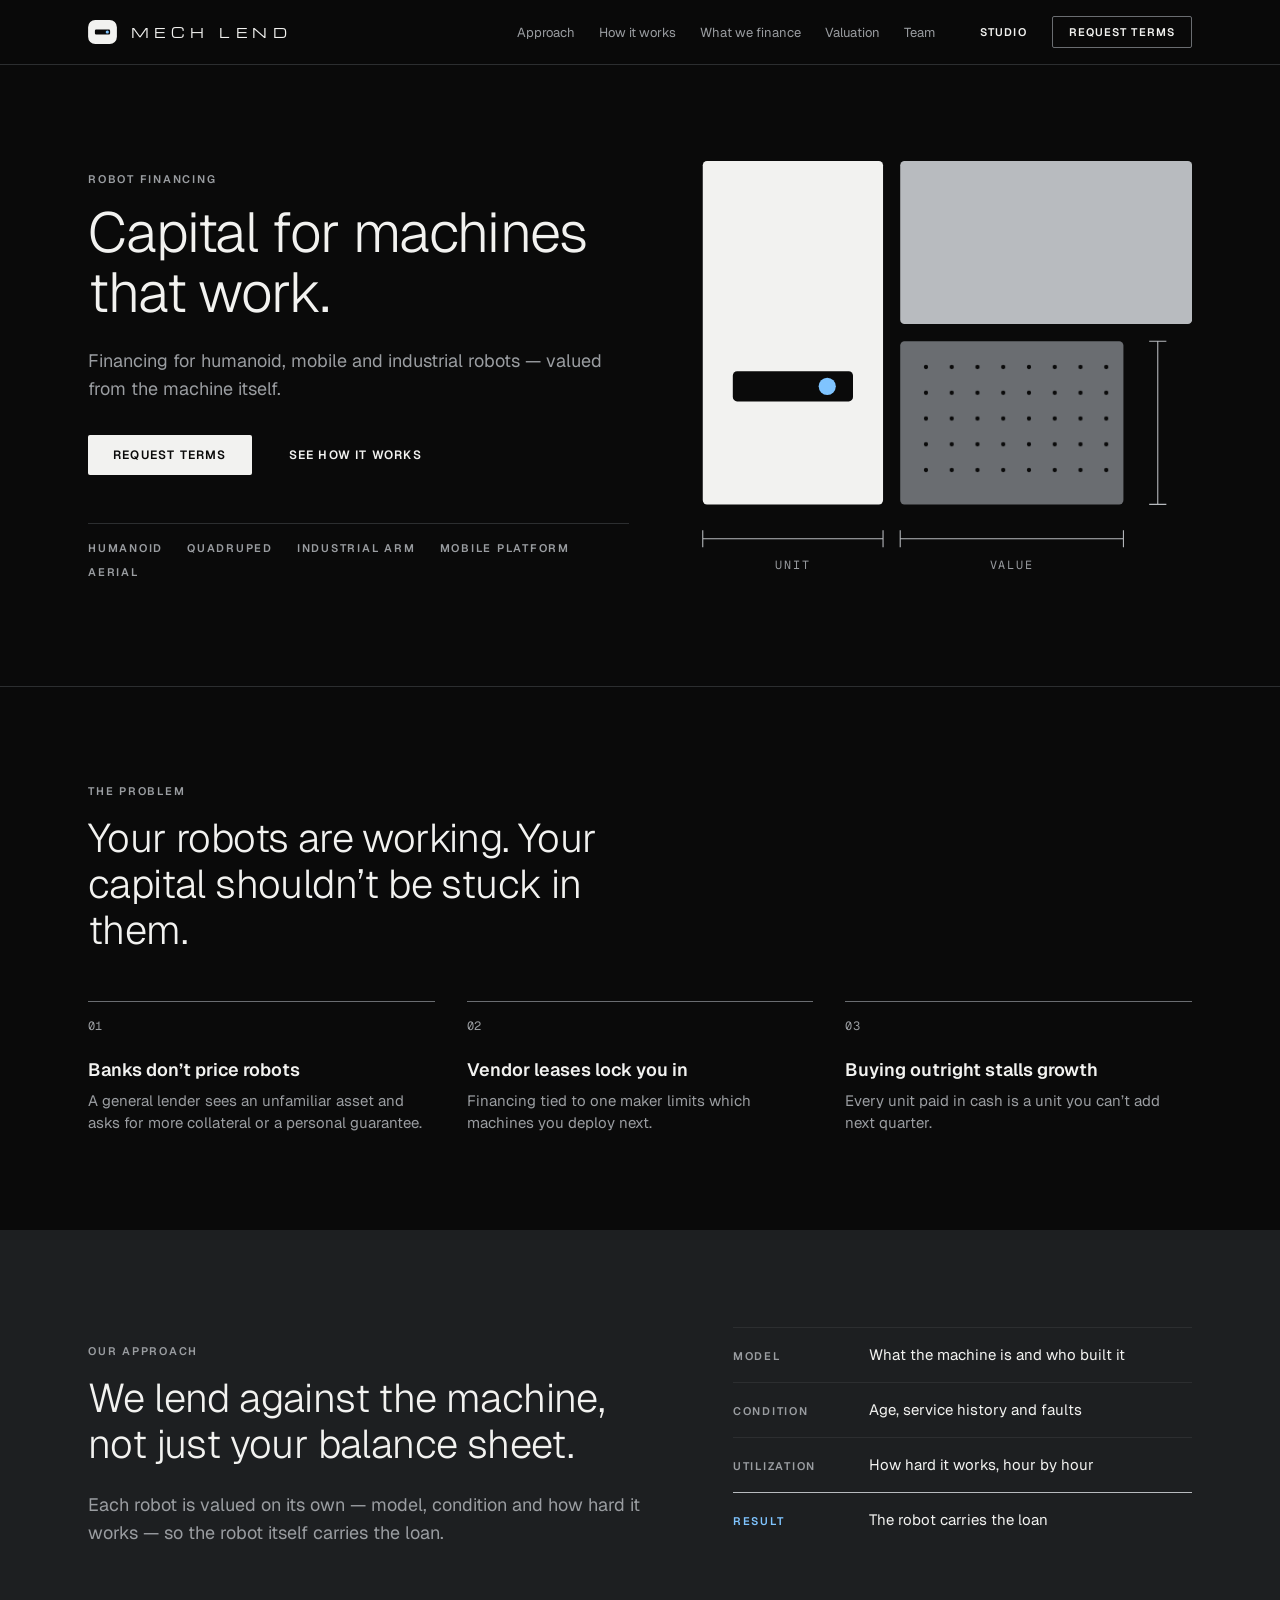
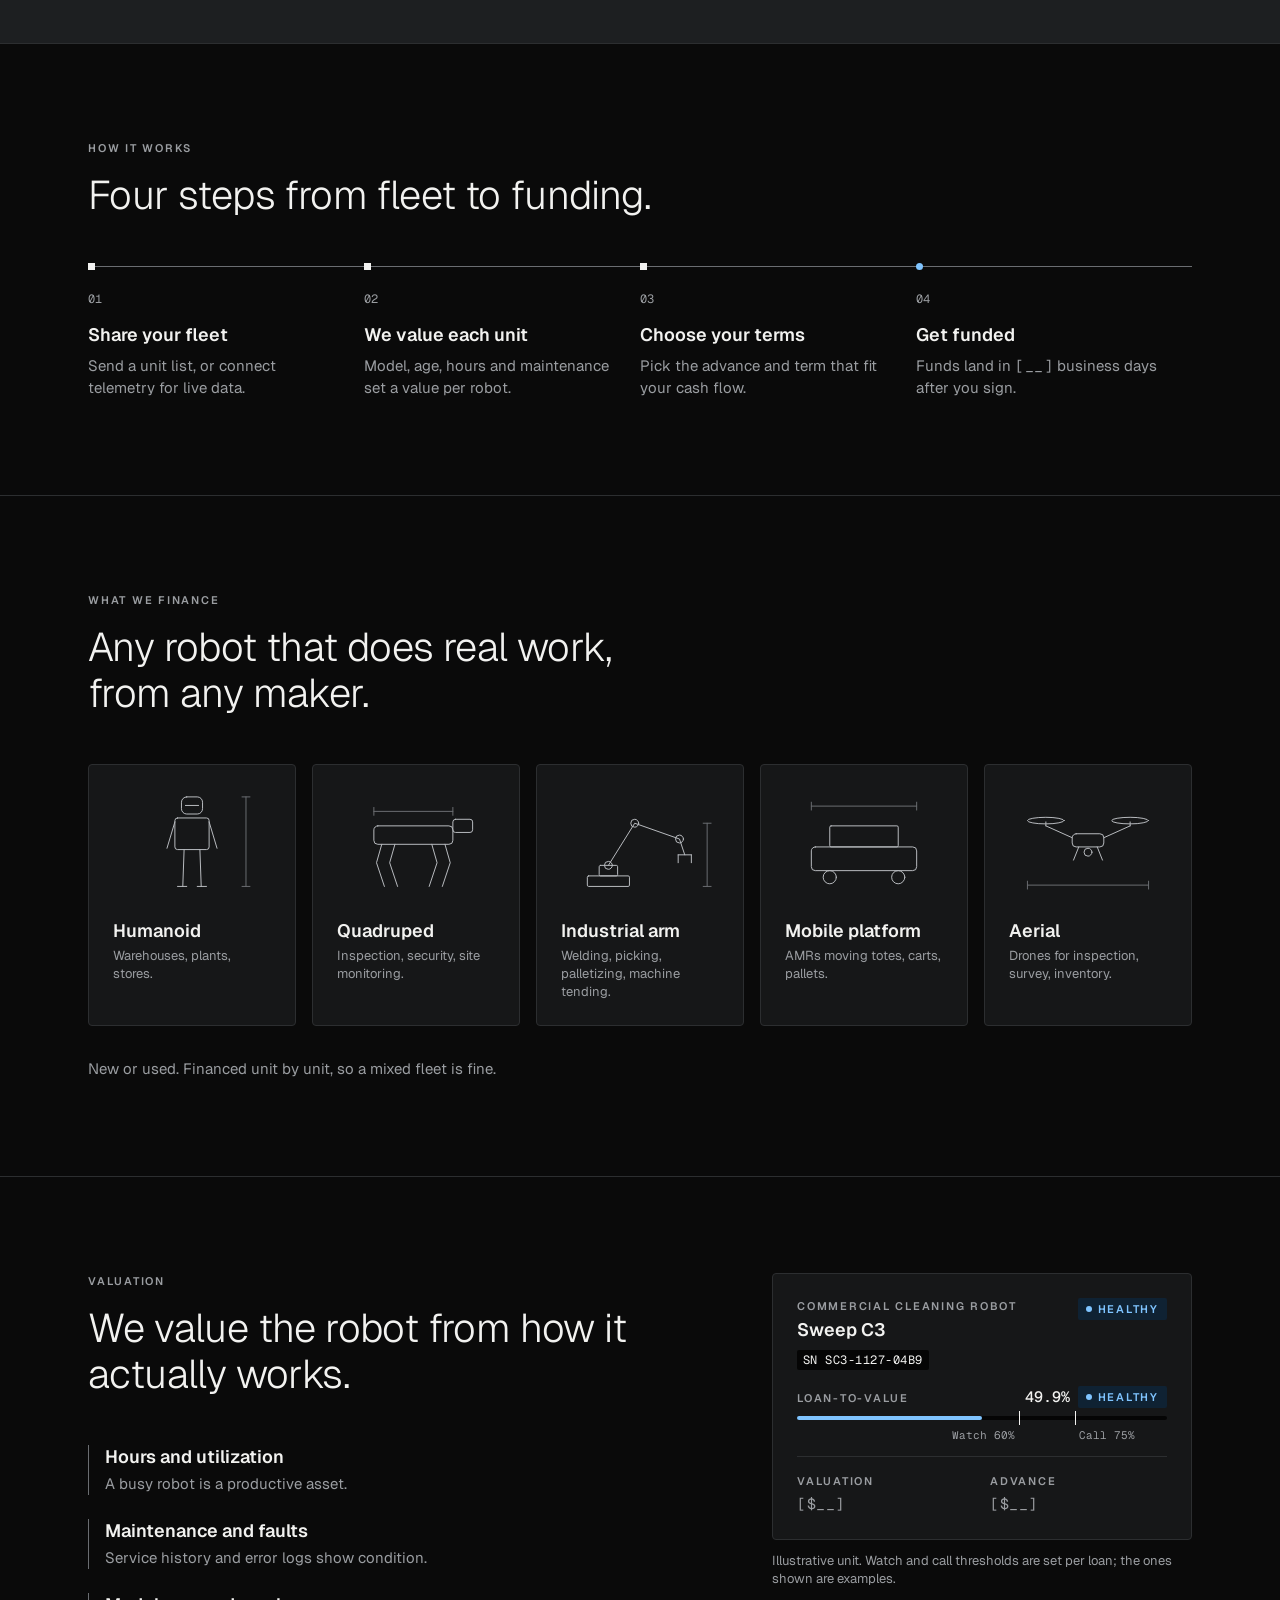
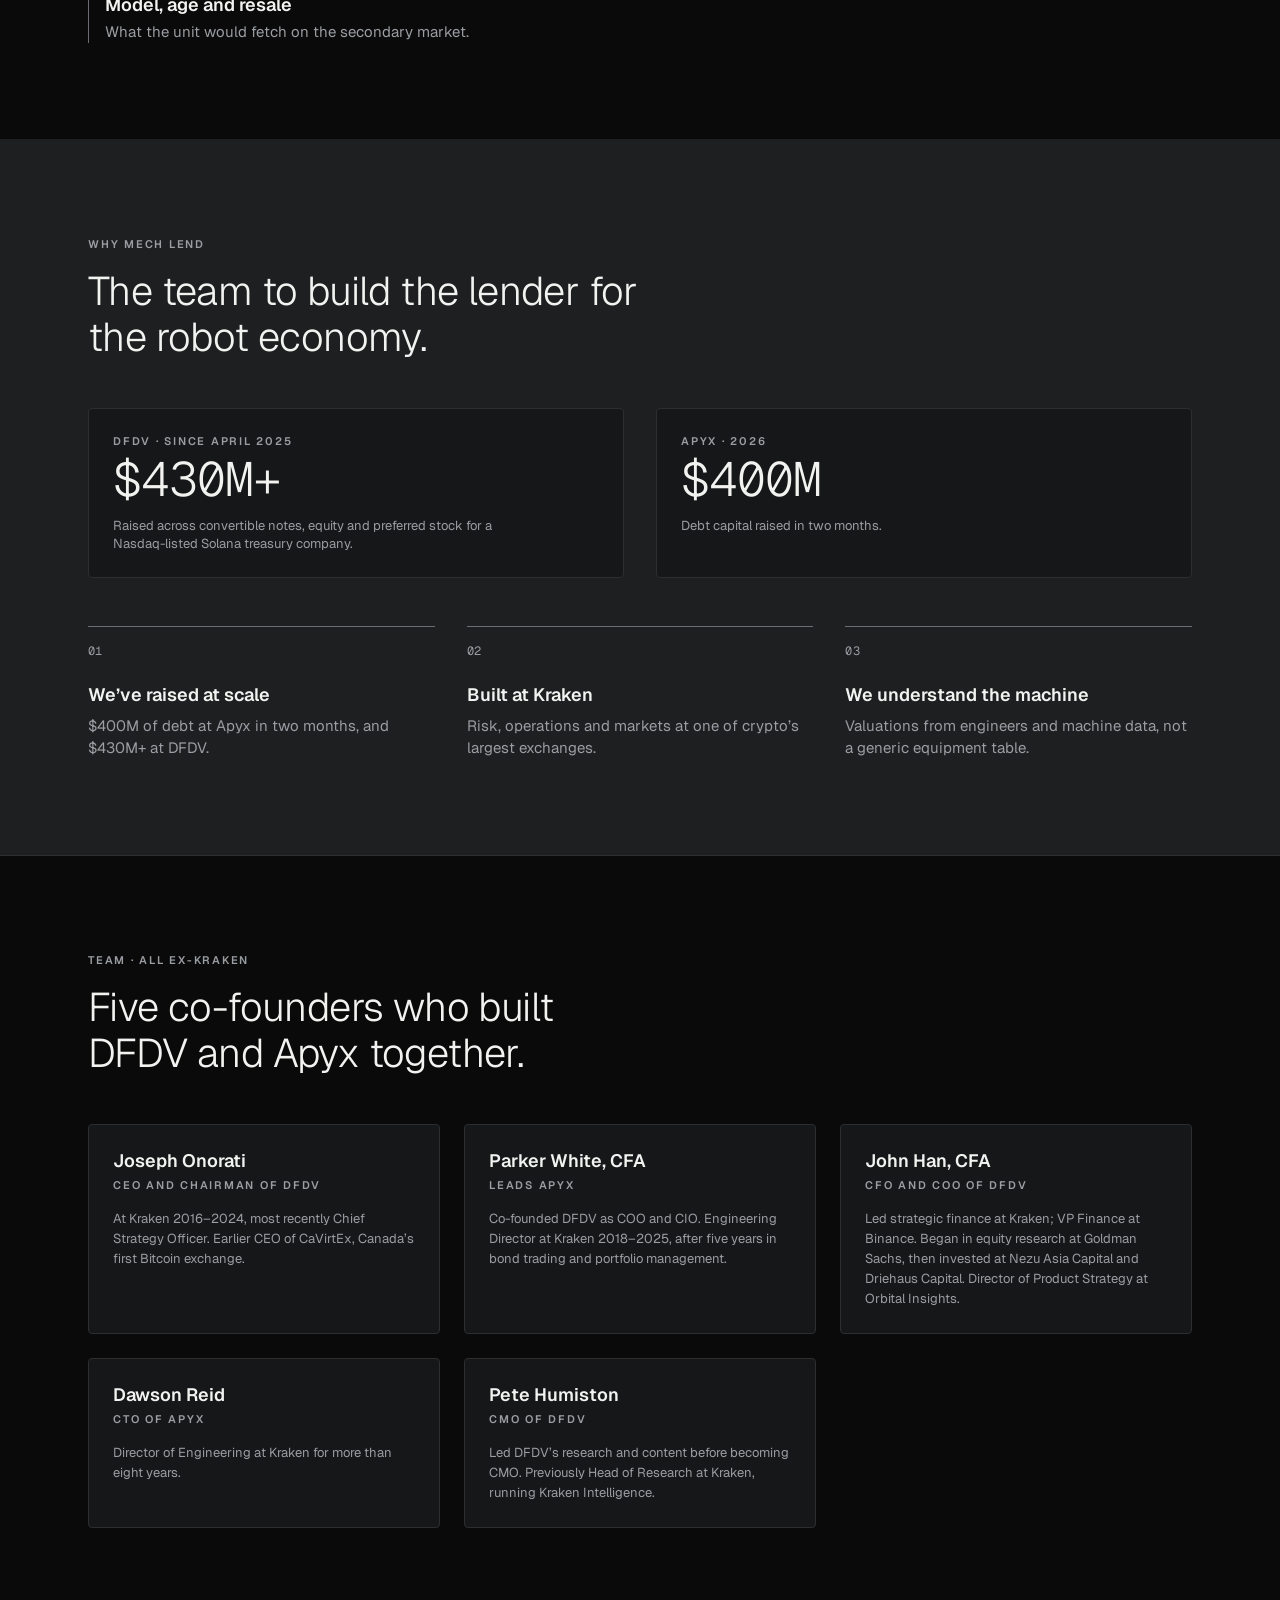
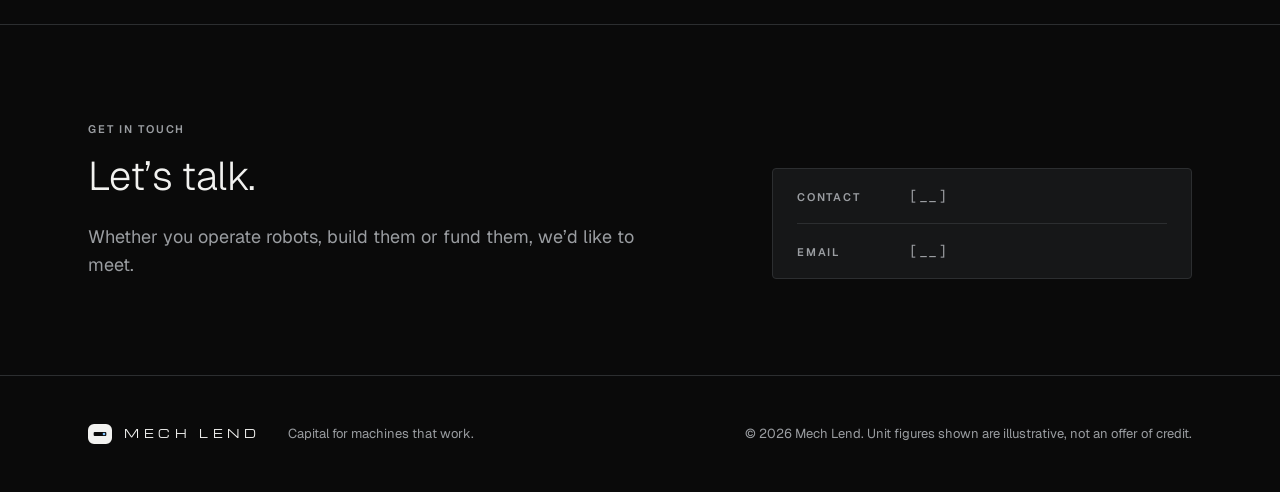
==== index.html @ 42b462c4 "Mech Lend marketing website on the Mech Lend design system" ====
<!doctype html>
<html lang="en">
<head>
<meta charset="utf-8">
<meta name="viewport" content="width=device-width, initial-scale=1">
<title>Mech Lend — Capital for machines that work.</title>
<meta name="description" content="Financing for humanoid, mobile and industrial robots, valued from the machine itself. Any robot that does real work, from any maker.">
<meta name="color-scheme" content="dark light">
<meta name="theme-color" content="#0a0a0a">

<meta property="og:type" content="website">
<meta property="og:site_name" content="Mech Lend">
<meta property="og:title" content="Mech Lend — Capital for machines that work.">
<meta property="og:description" content="Financing for humanoid, mobile and industrial robots, valued from the machine itself.">
<meta property="og:image" content="assets/og-image.png">
<meta property="og:image:width" content="1200">
<meta property="og:image:height" content="630">
<meta property="og:image:alt" content="The Mech Lend Visor mark on a black stage.">
<meta name="twitter:card" content="summary_large_image">
<meta name="twitter:title" content="Mech Lend — Capital for machines that work.">
<meta name="twitter:description" content="Financing for humanoid, mobile and industrial robots, valued from the machine itself.">
<meta name="twitter:image" content="assets/og-image.png">

<link rel="icon" href="favicon.svg" type="image/svg+xml">
<link rel="apple-touch-icon" href="assets/apple-touch-icon.png">

<link rel="preconnect" href="https://fonts.googleapis.com">
<link rel="preconnect" href="https://fonts.gstatic.com" crossorigin>
<link rel="stylesheet" href="https://fonts.googleapis.com/css2?family=Michroma&family=Geist:wght@300..700&family=Geist+Mono:wght@400;500&display=swap">
<link rel="stylesheet" href="css/tokens.css">
<link rel="stylesheet" href="css/components.css">
<link rel="stylesheet" href="css/site.css">

<script>
  // Night is the default; Studio only if the visitor chose it before. Runs before paint to avoid a flash.
  try { if (localStorage.getItem('ml-theme') === 'light') document.documentElement.setAttribute('data-theme', 'light'); } catch (e) {}
  document.documentElement.classList.add('js');
</script>
<script src="js/site.js" defer></script>
</head>
<body>
<a class="skip" href="#main">Skip to content</a>

<header class="site-header">
  <div class="wrap header-row">
    <a class="brand" href="#top" aria-label="Mech Lend, home">
      <span class="ml-logo" style="gap:14px">
        <svg class="ml-logo-mark" viewBox="0 0 36 30" width="29" height="24" aria-hidden="true"><path class="mark-ink" fill-rule="evenodd" d="M9 0h18a9 9 0 0 1 9 9v12a9 9 0 0 1-9 9H9a9 9 0 0 1-9-9V9a9 9 0 0 1 9-9zM10 12h16a1.5 1.5 0 0 1 1.5 1.5v3a1.5 1.5 0 0 1-1.5 1.5H10a1.5 1.5 0 0 1-1.5-1.5v-3A1.5 1.5 0 0 1 10 12z"/><circle class="mark-light" cx="24" cy="15" r="2"/></svg>
        <span class="ml-logo-word" style="font-size:13px">MECH LEND</span>
      </span>
    </a>
    <nav class="site-nav" aria-label="Primary">
      <ul>
        <li><a href="#approach">Approach</a></li>
        <li><a href="#how-it-works">How it works</a></li>
        <li><a href="#what-we-finance">What we finance</a></li>
        <li><a href="#valuation">Valuation</a></li>
        <li><a href="#team">Team</a></li>
      </ul>
    </nav>
    <div class="header-actions">
      <button class="ml-btn ml-btn-quiet ml-btn-sm theme-toggle" type="button" aria-label="Switch to Studio theme">Studio</button>
      <a class="ml-btn ml-btn-secondary ml-btn-sm" href="#contact">Request terms</a>
    </div>
  </div>
</header>

<main id="main">

  <!-- 1 · Hero -->
  <section class="hero" id="top" aria-labelledby="hero-title">
    <div class="wrap hero-grid">
      <div class="hero-copy">
        <p class="label">Robot financing</p>
        <h1 id="hero-title" class="display">Capital for machines that work.</h1>
        <p class="lede">Financing for humanoid, mobile and industrial robots — valued from the machine itself.</p>
        <div class="actions">
          <a class="ml-btn ml-btn-primary" href="#contact">Request terms</a>
          <a class="ml-btn ml-btn-quiet" href="#how-it-works">See how it works</a>
        </div>
        <ul class="class-strip" aria-label="Robot classes we finance">
          <li>Humanoid</li><li>Quadruped</li><li>Industrial arm</li><li>Mobile platform</li><li>Aerial</li>
        </ul>
      </div>
      <div class="hero-art" aria-hidden="true">
        <svg viewBox="0 0 480 400" preserveAspectRatio="xMidYMid meet">
          <defs>
            <pattern id="dot-grid" width="24" height="24" patternUnits="userSpaceOnUse" x="220" y="180">
              <circle class="cut" cx="12" cy="12" r="2"/>
            </pattern>
          </defs>
          <!-- Visor slab: the mark's head, slot and one light, built at hero scale -->
          <rect class="ink" x="24" y="0" width="168" height="320" rx="4"/>
          <rect class="cut" x="52" y="196" width="112" height="28" rx="4"/>
          <circle class="light pulse" cx="140" cy="210" r="8"/>
          <!-- Modular blocks: brushed metal and steel with a 24px dot grid -->
          <rect class="metal" x="208" y="0" width="272" height="152" rx="4"/>
          <rect class="steel" x="208" y="168" width="208" height="152" rx="4"/>
          <rect x="220" y="180" width="184" height="128" fill="url(#dot-grid)"/>
          <!-- Spec-sheet dimension lines -->
          <g class="dim">
            <path d="M24 344v16M192 344v16M24 352h168"/>
            <path d="M208 344v16M416 344v16M208 352h208"/>
            <path d="M440 168h16M440 320h16M448 168v152"/>
          </g>
          <g class="dim-label">
            <text x="108" y="380" text-anchor="middle">UNIT</text>
            <text x="312" y="380" text-anchor="middle">VALUE</text>
          </g>
        </svg>
      </div>
    </div>
  </section>

  <!-- 4 · Problem -->
  <section class="section" id="problem" aria-labelledby="problem-title">
    <div class="wrap">
      <p class="label">The problem</p>
      <h2 id="problem-title" class="headline">Your robots are working. Your capital shouldn’t be stuck in them.</h2>
      <ol class="grid-3 points">
        <li>
          <span class="index">01</span>
          <h3>Banks don’t price robots</h3>
          <p>A general lender sees an unfamiliar asset and asks for more collateral or a personal guarantee.</p>
        </li>
        <li>
          <span class="index">02</span>
          <h3>Vendor leases lock you in</h3>
          <p>Financing tied to one maker limits which machines you deploy next.</p>
        </li>
        <li>
          <span class="index">03</span>
          <h3>Buying outright stalls growth</h3>
          <p>Every unit paid in cash is a unit you can’t add next quarter.</p>
        </li>
      </ol>
    </div>
  </section>

  <!-- 5 · Approach -->
  <section class="section band" id="approach" aria-labelledby="approach-title">
    <div class="wrap approach-grid">
      <div>
        <p class="label">Our approach</p>
        <h2 id="approach-title" class="headline">We lend against the machine, not just your balance sheet.</h2>
        <p class="lede">Each robot is valued on its own — model, condition and how hard it works — so the robot itself carries the loan.</p>
      </div>
      <dl class="factor-stack">
        <div><dt class="label">Model</dt><dd>What the machine is and who built it</dd></div>
        <div><dt class="label">Condition</dt><dd>Age, service history and faults</dd></div>
        <div><dt class="label">Utilization</dt><dd>How hard it works, hour by hour</dd></div>
        <div class="factor-result"><dt class="label">Result</dt><dd>The robot carries the loan</dd></div>
      </dl>
    </div>
  </section>

  <!-- 6 · How it works -->
  <section class="section" id="how-it-works" aria-labelledby="how-title">
    <div class="wrap">
      <p class="label">How it works</p>
      <h2 id="how-title" class="headline">Four steps from fleet to funding.</h2>
      <ol class="steps">
        <li>
          <span class="index">01</span>
          <h3>Share your fleet</h3>
          <p>Send a unit list, or connect telemetry for live data.</p>
        </li>
        <li>
          <span class="index">02</span>
          <h3>We value each unit</h3>
          <p>Model, age, hours and maintenance set a value per robot.</p>
        </li>
        <li>
          <span class="index">03</span>
          <h3>Choose your terms</h3>
          <p>Pick the advance and term that fit your cash flow.</p>
        </li>
        <li>
          <span class="index">04</span>
          <h3>Get funded</h3>
          <p>Funds land in <span class="tbd" title="To be confirmed">[__]</span> business days after you sign.</p>
        </li>
      </ol>
    </div>
  </section>

  <!-- 7 · What we finance -->
  <section class="section" id="what-we-finance" aria-labelledby="finance-title">
    <div class="wrap">
      <p class="label">What we finance</p>
      <h2 id="finance-title" class="headline">Any robot that does real work, from any maker.</h2>
      <ul class="classes">
        <li class="class-card">
          <svg class="spec" viewBox="0 0 120 80" aria-hidden="true">
            <rect x="52" y="6" width="16" height="13" rx="4"/><path d="M55 12.5h10"/>
            <rect x="47" y="22" width="26" height="24" rx="2"/>
            <path d="M47 25l-6 20M73 25l6 20M54 46l-1 28M66 46l1 28M49 74h7M64 74h7"/>
            <path class="dim" d="M98 6h6M98 74h6M101 6v68"/>
          </svg>
          <h3>Humanoid</h3>
          <p>Warehouses, plants, stores.</p>
        </li>
        <li class="class-card">
          <svg class="spec" viewBox="0 0 120 80" aria-hidden="true">
            <rect x="28" y="28" width="60" height="14" rx="3"/><rect x="88" y="23" width="15" height="10" rx="2"/>
            <path d="M34 42l-4 14 6 18M44 42l-4 14 6 18M72 42l4 14-6 18M82 42l4 14-6 18"/>
            <path class="dim" d="M28 14v6M88 14v6M28 17h60"/>
          </svg>
          <h3>Quadruped</h3>
          <p>Inspection, security, site monitoring.</p>
        </li>
        <li class="class-card">
          <svg class="spec" viewBox="0 0 120 80" aria-hidden="true">
            <rect x="20" y="66" width="32" height="8" rx="1"/><rect x="29" y="58" width="14" height="8" rx="1"/>
            <path d="M36 58l20-32 34 12 4 12"/>
            <circle cx="36" cy="58" r="3"/><circle cx="56" cy="26" r="3"/><circle cx="90" cy="38" r="3"/>
            <path d="M89 50h10M89 50v6M99 50v6"/>
            <path class="dim" d="M108 26h6M108 74h6M111 26v48"/>
          </svg>
          <h3>Industrial arm</h3>
          <p>Welding, picking, palletizing, machine tending.</p>
        </li>
        <li class="class-card">
          <svg class="spec" viewBox="0 0 120 80" aria-hidden="true">
            <rect x="34" y="28" width="52" height="16" rx="1"/>
            <rect x="20" y="44" width="80" height="18" rx="3"/>
            <circle cx="34" cy="67" r="5"/><circle cx="86" cy="67" r="5"/>
            <path class="dim" d="M20 10v6M100 10v6M20 13h80"/>
          </svg>
          <h3>Mobile platform</h3>
          <p>AMRs moving totes, carts, pallets.</p>
        </li>
        <li class="class-card">
          <svg class="spec" viewBox="0 0 120 80" aria-hidden="true">
            <rect x="48" y="34" width="24" height="10" rx="3"/>
            <path d="M48 37L28 28M72 37l20-9M28 28v-3M92 28v-3M53 44l-4 10M67 44l4 10"/>
            <ellipse cx="28" cy="24" rx="14" ry="2.5"/><ellipse cx="92" cy="24" rx="14" ry="2.5"/>
            <circle cx="60" cy="48" r="3"/>
            <path class="dim" d="M14 70v6M106 70v6M14 73h92"/>
          </svg>
          <h3>Aerial</h3>
          <p>Drones for inspection, survey, inventory.</p>
        </li>
      </ul>
      <p class="note">New or used. Financed unit by unit, so a mixed fleet is fine.</p>
    </div>
  </section>

  <!-- 8 · Valuation -->
  <section class="section" id="valuation" aria-labelledby="valuation-title">
    <div class="wrap valuation-grid">
      <div>
        <p class="label">Valuation</p>
        <h2 id="valuation-title" class="headline">We value the robot from how it actually works.</h2>
        <ul class="factors">
          <li>
            <h3>Hours and utilization</h3>
            <p>A busy robot is a productive asset.</p>
          </li>
          <li>
            <h3>Maintenance and faults</h3>
            <p>Service history and error logs show condition.</p>
          </li>
          <li>
            <h3>Model, age and resale</h3>
            <p>What the unit would fetch on the secondary market.</p>
          </li>
        </ul>
      </div>
      <figure class="unit">
        <article class="ml-card" aria-labelledby="unit-title">
          <div class="ml-card-head">
            <div>
              <div class="ml-card-class">Commercial cleaning robot</div>
              <h3 class="ml-card-title" id="unit-title">Sweep C3</h3>
              <span class="ml-serial">SN SC3-1127-04B9</span>
            </div>
            <span class="ml-badge ml-badge-safe">Healthy</span>
          </div>
          <div class="ml-meter" role="meter" aria-label="Loan-to-value" aria-valuenow="49.9" aria-valuemin="0" aria-valuemax="100" aria-valuetext="49.9%, Healthy">
            <div class="ml-meter-head">
              <span class="ml-meter-label">Loan-to-value</span>
              <span class="meter-readout">
                <span class="ml-meter-value">49.9%</span>
                <span class="ml-badge ml-badge-safe">Healthy</span>
              </span>
            </div>
            <div class="ml-meter-track">
              <div class="ml-meter-fill safe" style="width:49.9%"></div>
              <div class="ml-meter-tick" style="left:60%" title="Watch at 60%"></div>
              <div class="ml-meter-tick" style="left:75%" title="Margin call at 75%"></div>
            </div>
            <div class="ml-meter-scale">
              <span class="at-watch" style="left:60%">Watch 60%</span>
              <span class="at-call" style="left:75%">Call 75%</span>
            </div>
          </div>
          <div class="ml-card-stats unit-stats">
            <div class="ml-stat ml-stat-sm">
              <span class="ml-stat-label">Valuation</span>
              <span class="ml-stat-value"><span class="tbd" title="To be confirmed">[$__]</span></span>
            </div>
            <div class="ml-stat ml-stat-sm">
              <span class="ml-stat-label">Advance</span>
              <span class="ml-stat-value"><span class="tbd" title="To be confirmed">[$__]</span></span>
            </div>
          </div>
        </article>
        <figcaption>Illustrative unit. Watch and call thresholds are set per loan; the ones shown are examples.</figcaption>
      </figure>
    </div>
  </section>

  <!-- 9 + 3 · Why Mech Lend / track record -->
  <section class="section band" id="why" aria-labelledby="why-title">
    <div class="wrap">
      <p class="label">Why Mech Lend</p>
      <h2 id="why-title" class="headline">The team to build the lender for the robot economy.</h2>
      <div class="track">
        <div class="ml-stat">
          <span class="ml-stat-label">DFDV · since April 2025</span>
          <span class="ml-stat-value">$430M+</span>
          <span class="ml-stat-note">Raised across convertible notes, equity and preferred stock for a Nasdaq-listed Solana treasury company.</span>
        </div>
        <div class="ml-stat">
          <span class="ml-stat-label">Apyx · 2026</span>
          <span class="ml-stat-value">$400M</span>
          <span class="ml-stat-note">Debt capital raised in two months.</span>
        </div>
      </div>
      <ol class="grid-3 points">
        <li>
          <span class="index">01</span>
          <h3>We’ve raised at scale</h3>
          <p>$400M of debt at Apyx in two months, and $430M+ at DFDV.</p>
        </li>
        <li>
          <span class="index">02</span>
          <h3>Built at Kraken</h3>
          <p>Risk, operations and markets at one of crypto’s largest exchanges.</p>
        </li>
        <li>
          <span class="index">03</span>
          <h3>We understand the machine</h3>
          <p>Valuations from engineers and machine data, not a generic equipment table.</p>
        </li>
      </ol>
    </div>
  </section>

  <!-- 2 · Team -->
  <section class="section" id="team" aria-labelledby="team-title">
    <div class="wrap">
      <p class="label">Team · all ex-Kraken</p>
      <h2 id="team-title" class="headline">Five co-founders who built DFDV and Apyx together.</h2>
      <ul class="people">
        <li class="person">
          <h3>Joseph Onorati</h3>
          <p class="role">CEO and Chairman of DFDV</p>
          <p>At Kraken 2016–2024, most recently Chief Strategy Officer. Earlier CEO of CaVirtEx, Canada’s first Bitcoin exchange.</p>
        </li>
        <li class="person">
          <h3>Parker White, CFA</h3>
          <p class="role">Leads Apyx</p>
          <p>Co-founded DFDV as COO and CIO. Engineering Director at Kraken 2018–2025, after five years in bond trading and portfolio management.</p>
        </li>
        <li class="person">
          <h3>John Han, CFA</h3>
          <p class="role">CFO and COO of DFDV</p>
          <p>Led strategic finance at Kraken; VP Finance at Binance. Began in equity research at Goldman Sachs, then invested at Nezu Asia Capital and Driehaus Capital. Director of Product Strategy at Orbital Insights.</p>
        </li>
        <li class="person">
          <h3>Dawson Reid</h3>
          <p class="role">CTO of Apyx</p>
          <p>Director of Engineering at Kraken for more than eight years.</p>
        </li>
        <li class="person">
          <h3>Pete Humiston</h3>
          <p class="role">CMO of DFDV</p>
          <p>Led DFDV’s research and content before becoming CMO. Previously Head of Research at Kraken, running Kraken Intelligence.</p>
        </li>
      </ul>
    </div>
  </section>

  <!-- 10 · Contact -->
  <section class="section contact" id="contact" aria-labelledby="contact-title">
    <div class="wrap contact-grid">
      <div>
        <p class="label">Get in touch</p>
        <h2 id="contact-title" class="headline">Let’s talk.</h2>
        <p class="lede">Whether you operate robots, build them or fund them, we’d like to meet.</p>
      </div>
      <!-- Replace the [__] placeholders with the real contact, then turn the email into a mailto: link. -->
      <dl class="contact-card ml-card">
        <div><dt class="label">Contact</dt><dd><span class="tbd" title="To be confirmed">[__]</span></dd></div>
        <div><dt class="label">Email</dt><dd><span class="tbd" title="To be confirmed">[__]</span></dd></div>
      </dl>
    </div>
  </section>

</main>

<footer class="site-footer">
  <div class="wrap footer-row">
    <span class="ml-logo" style="gap:12px">
      <svg class="ml-logo-mark" viewBox="0 0 36 30" width="24" height="20" aria-hidden="true"><path class="mark-ink" fill-rule="evenodd" d="M9 0h18a9 9 0 0 1 9 9v12a9 9 0 0 1-9 9H9a9 9 0 0 1-9-9V9a9 9 0 0 1 9-9zM10 12h16a1.5 1.5 0 0 1 1.5 1.5v3a1.5 1.5 0 0 1-1.5 1.5H10a1.5 1.5 0 0 1-1.5-1.5v-3A1.5 1.5 0 0 1 10 12z"/><circle class="mark-light" cx="24" cy="15" r="2"/></svg>
      <span class="ml-logo-word" style="font-size:11px">MECH LEND</span>
    </span>
    <p>Capital for machines that work.</p>
    <p class="fine">© <span data-year>2026</span> Mech Lend. Unit figures shown are illustrative, not an offer of credit.</p>
  </div>
</footer>
</body>
</html>
---- css/tokens.css ----
/* Mech Lend — generated from tokens.json (source of truth) */
:root {
  --surface: #0a0a0a;
  --surface-raised: #161718;
  --surface-sunken: #050505;
  --line: #2c2e30;
  --line-strong: #6a6d71;
  --ink: #f2f2f0;
  --ink-muted: #9a9da1;
  --primary: #f2f2f0;
  --on-primary: #0a0a0a;
  --metal: #b8bbbf;
  --graphite: #1d1f21;
  --on-graphite: #f2f2f0;
  --signal: #7fc4ff;
  --ltv-safe: var(--signal);
  --ltv-safe-soft: #0f2233;
  --ltv-watch: #f0c05a;
  --ltv-watch-soft: #2e2410;
  --ltv-call: #ff8a7a;
  --ltv-call-soft: #34130f;
  --focus: var(--signal);
  --font-display: Michroma, "Eurostile", "Helvetica Neue", Arial, sans-serif;
  --font-sans: Geist, "Helvetica Neue", Arial, sans-serif;
  --font-mono: "Geist Mono", ui-monospace, Menlo, monospace;
  --space-1: 4px;
  --space-2: 8px;
  --space-3: 12px;
  --space-4: 16px;
  --space-6: 24px;
  --space-8: 32px;
  --space-12: 48px;
  --space-24: 96px;
  --radius-sm: 2px;
  --radius-md: 4px;
  --radius-lg: 8px;
  --shadow-1: none;
  --shadow-2: 0 12px 32px rgba(0, 0, 0, 0.6);
}
[data-theme="light"] {
  --surface: #f4f4f2;
  --surface-raised: #ffffff;
  --surface-sunken: #e9e9e6;
  --line: #d9d9d6;
  --line-strong: #8a8d91;
  --ink: #111111;
  --ink-muted: #5f6266;
  --primary: #111111;
  --on-primary: #f4f4f2;
  --metal: #8a8d91;
  --graphite: #111111;
  --on-graphite: #f2f2f0;
  --signal: #0b63b6;
  --ltv-safe: var(--signal);
  --ltv-safe-soft: #dfecf8;
  --ltv-watch: #8a5a00;
  --ltv-watch-soft: #f6ecd4;
  --ltv-call: #b42318;
  --ltv-call-soft: #f9dcd8;
  --focus: var(--signal);
  --shadow-1: 0 1px 0 rgba(17, 17, 17, 0.05);
  --shadow-2: 0 12px 32px rgba(17, 17, 17, 0.12);
}
---- css/components.css ----
/* Mech Lend component styles, copied from design-system/components/bundle.css
   (static subset; fonts are loaded by index.html, not @import). */

/* Logo */
.ml-logo { display: inline-flex; align-items: center; color: var(--ink); }
.ml-logo-mark { display: block; flex: none; }
.ml-logo-word { font-family: var(--font-display); letter-spacing: .42em; margin-right: -.42em; line-height: 1; white-space: nowrap; }

/* Button */
.ml-btn { position: relative; font: inherit; font-size: 12px; font-weight: 600; letter-spacing: .1em; text-transform: uppercase; height: 40px; padding: 0 var(--space-6); border-radius: var(--radius-sm); border: 1px solid transparent; cursor: pointer; display: inline-flex; align-items: center; gap: var(--space-2); }
.ml-btn::after { content: ""; position: absolute; inset: -1px; border-radius: inherit; background: currentColor; opacity: 0; pointer-events: none; }
.ml-btn:hover::after { opacity: .1; }
.ml-btn:focus-visible { outline: 2px solid var(--focus); outline-offset: 2px; }
.ml-btn:disabled { opacity: .4; cursor: not-allowed; }
.ml-btn:disabled::after { opacity: 0; }
.ml-btn-sm { height: 32px; padding: 0 var(--space-4); font-size: 11px; }
.ml-btn-primary { background: var(--primary); color: var(--on-primary); }
.ml-btn-secondary { background: transparent; color: var(--ink); border-color: var(--line-strong); }
.ml-btn-quiet { background: transparent; color: var(--ink); }
.ml-btn-danger { background: transparent; color: var(--ltv-call); border-color: var(--ltv-call); }

/* LtvBadge */
.ml-badge { display: inline-flex; align-items: center; gap: 6px; height: 22px; padding: 0 var(--space-2); border-radius: var(--radius-sm); font-size: 11px; line-height: 16px; font-weight: 600; letter-spacing: .16em; text-transform: uppercase; white-space: nowrap; }
.ml-badge::before { content: ""; width: 6px; height: 6px; background: currentColor; }
.ml-badge-safe { background: var(--ltv-safe-soft); color: var(--ltv-safe); }
.ml-badge-safe::before { border-radius: 50%; }
.ml-badge-watch { background: var(--ltv-watch-soft); color: var(--ltv-watch); }
.ml-badge-watch::before { transform: rotate(45deg); }
.ml-badge-call { background: var(--ltv-call-soft); color: var(--ltv-call); }
.ml-badge-neutral { background: var(--surface-sunken); color: var(--ink-muted); }

/* LtvMeter */
.ml-meter { min-width: 240px; }
.ml-meter-head { display: flex; justify-content: space-between; align-items: baseline; margin-bottom: var(--space-2); }
.ml-meter-label { font-size: 11px; line-height: 16px; font-weight: 600; letter-spacing: .16em; text-transform: uppercase; color: var(--ink-muted); }
.ml-meter-value { font-family: var(--font-mono); font-size: 15px; font-weight: 500; font-variant-numeric: tabular-nums; }
.ml-meter-track { position: relative; height: 4px; background: var(--surface-sunken); border-radius: var(--radius-sm); }
.ml-meter-fill { position: absolute; left: 0; top: 0; bottom: 0; border-radius: var(--radius-sm); }
.ml-meter-fill.safe { background: var(--ltv-safe); }
.ml-meter-fill.watch { background: var(--ltv-watch); }
.ml-meter-fill.call { background: var(--ltv-call); }
.ml-meter-tick { position: absolute; top: -5px; bottom: -5px; width: 1px; background: var(--ink); }
.ml-meter-scale { position: relative; height: 16px; margin-top: var(--space-1); font-family: var(--font-mono); font-size: 11px; color: var(--ink-muted); }
.ml-meter-scale span { position: absolute; white-space: nowrap; }
.ml-meter-scale .at-watch { transform: translateX(-100%); padding-right: var(--space-1); }
.ml-meter-scale .at-call { padding-left: var(--space-1); }

/* Stat */
.ml-stat { display: flex; flex-direction: column; gap: var(--space-1); }
.ml-stat-label { font-size: 11px; line-height: 16px; font-weight: 600; letter-spacing: .16em; text-transform: uppercase; color: var(--ink-muted); }
.ml-stat-value { font-family: var(--font-mono); font-size: 32px; line-height: 36px; font-weight: 400; letter-spacing: -.02em; font-variant-numeric: tabular-nums; color: var(--ink); }
.ml-stat-sm .ml-stat-value { font-size: 15px; line-height: 22px; letter-spacing: 0; }
.ml-stat-note { font-size: 13px; line-height: 18px; color: var(--ink-muted); }

/* TextField */
.ml-field { display: flex; flex-direction: column; gap: var(--space-2); max-width: 320px; }
.ml-field-label { font-size: 11px; line-height: 16px; font-weight: 600; letter-spacing: .16em; text-transform: uppercase; color: var(--ink-muted); }
.ml-field-box { display: flex; align-items: center; height: 40px; background: var(--surface-raised); border: 1px solid var(--line-strong); border-radius: var(--radius-sm); padding: 0 var(--space-3); }
.ml-field-box:focus-within { outline: 2px solid var(--focus); outline-offset: 2px; }
.ml-field-box input { flex: 1; min-width: 0; border: 0; background: transparent; color: var(--ink); font: inherit; outline: none; }
.ml-field-box.mono input { font-family: var(--font-mono); font-variant-numeric: tabular-nums; }
.ml-field-unit { font-family: var(--font-mono); font-size: 13px; color: var(--ink-muted); }
.ml-field-unit.pre { margin-right: var(--space-2); }
.ml-field-unit.post { margin-left: var(--space-2); }
.ml-field-help { font-size: 13px; line-height: 18px; color: var(--ink-muted); }
.ml-field.error .ml-field-box { border-color: var(--ltv-call); }
.ml-field.error .ml-field-help { color: var(--ltv-call); }

/* CollateralCard */
.ml-card { background: var(--surface-raised); border: 1px solid var(--line); border-radius: var(--radius-md); box-shadow: var(--shadow-1); padding: var(--space-6); display: flex; flex-direction: column; gap: var(--space-4); max-width: 420px; }
.ml-card-head { display: flex; justify-content: space-between; align-items: flex-start; gap: var(--space-3); }
.ml-card-class { font-size: 11px; line-height: 16px; font-weight: 600; letter-spacing: .16em; text-transform: uppercase; color: var(--ink-muted); }
.ml-card-title { margin: 4px 0 0; font-size: 18px; line-height: 24px; font-weight: 600; }
.ml-serial { display: inline-block; margin-top: var(--space-2); font-family: var(--font-mono); font-size: 12px; line-height: 16px; letter-spacing: .04em; padding: 2px 6px; background: var(--surface-sunken); border-radius: var(--radius-sm); color: var(--ink); }
.ml-card-stats { display: grid; grid-template-columns: 1fr 1fr 1fr; gap: var(--space-4); padding-top: var(--space-4); border-top: 1px solid var(--line); }
.ml-card-foot { display: flex; gap: var(--space-3); }
---- css/site.css ----
/* Mech Lend marketing site. Tokens come from tokens.css; component classes (ml-*) from components.css. */

*, *::before, *::after { box-sizing: border-box; }
html { scroll-behavior: smooth; -webkit-text-size-adjust: 100%; }
body {
  margin: 0;
  font-family: var(--font-sans);
  font-size: 15px;
  line-height: 22px;
  background: var(--surface);
  color: var(--ink);
  -webkit-font-smoothing: antialiased;
}
h1, h2, h3, p, ol, ul, dl, dd, figure { margin: 0; }
ol, ul { padding: 0; list-style: none; }
a { color: var(--signal); }
svg { display: block; }

/* Focus: 2px solid status light, 2px offset, on every interactive element */
:focus-visible { outline: 2px solid var(--focus); outline-offset: 2px; }
a.ml-btn { text-decoration: none; }

.skip {
  position: absolute; left: var(--space-4); top: -100px; z-index: 20;
  padding: var(--space-2) var(--space-4);
  background: var(--primary); color: var(--on-primary);
  border-radius: var(--radius-sm); font-weight: 600;
}
.skip:focus { top: var(--space-4); }

/* Layout */
.wrap { max-width: 1200px; margin: 0 auto; padding: 0 var(--space-12); }
.section { padding: var(--space-24) 0; border-top: 1px solid var(--line); scroll-margin-top: 64px; }
.band { background: var(--graphite); color: var(--on-graphite); border-top-color: transparent; }
/* Studio graphite is black, so the band borrows Night values to keep contrast */
[data-theme="light"] .band { --ink: var(--on-graphite); --ink-muted: #9a9da1; --line: #2c2e30; --line-strong: #6a6d71; --metal: #b8bbbf; --surface-raised: #1d1f21; --surface-sunken: #050505; --signal: #7fc4ff; --focus: #7fc4ff; --shadow-1: none; }

/* Type, from tokens.json */
.label { font-size: 11px; line-height: 16px; font-weight: 600; letter-spacing: .16em; text-transform: uppercase; color: var(--ink-muted); }
.display { font-size: 56px; line-height: 60px; font-weight: 300; letter-spacing: -.02em; }
.headline { font-size: 40px; line-height: 46px; font-weight: 300; letter-spacing: -.015em; max-width: 22ch; }
h3 { font-size: 18px; line-height: 24px; font-weight: 600; }
.lede { font-size: 18px; line-height: 28px; color: var(--ink-muted); max-width: 46ch; }
.note { margin-top: var(--space-8); color: var(--ink-muted); }
.label + .display, .label + .headline { margin-top: var(--space-4); }
.index { display: block; font-family: var(--font-mono); font-size: 12px; line-height: 16px; letter-spacing: .04em; color: var(--ink-muted); }

/* Unknown facts from the deck, shown as visible placeholders */
.tbd { font-family: var(--font-mono); color: var(--ink-muted); letter-spacing: .04em; }

/* Header */
.site-header {
  position: sticky; top: 0; z-index: 10;
  background: color-mix(in srgb, var(--surface) 92%, transparent);
  -webkit-backdrop-filter: blur(8px); backdrop-filter: blur(8px);
  border-bottom: 1px solid var(--line);
}
.header-row { display: flex; align-items: center; gap: var(--space-8); height: 64px; }
.brand { display: inline-flex; padding: var(--space-1) 0; color: var(--ink); text-decoration: none; border-radius: var(--radius-sm); }
.mark-ink { fill: var(--ink); }
.mark-light { fill: var(--signal); }
.site-nav { margin-left: auto; }
.site-nav ul { display: flex; gap: var(--space-6); }
.site-nav a { color: var(--ink-muted); text-decoration: none; font-size: 13px; line-height: 18px; border-radius: var(--radius-sm); }
.site-nav a:hover { color: var(--ink); }
.header-actions { display: flex; align-items: center; gap: var(--space-3); }
.theme-toggle { padding: 0 var(--space-3); }
html:not(.js) .theme-toggle { display: none; }

/* Hero */
.hero { padding: var(--space-24) 0; }
.hero-grid { display: grid; grid-template-columns: minmax(0, 1.05fr) minmax(0, 1fr); gap: var(--space-12); align-items: center; }
.hero .lede { margin-top: var(--space-6); }
.actions { display: flex; flex-wrap: wrap; gap: var(--space-3); margin-top: var(--space-8); }
.class-strip { display: flex; flex-wrap: wrap; gap: var(--space-2) var(--space-6); margin-top: var(--space-12); padding-top: var(--space-4); border-top: 1px solid var(--line); }
.class-strip li { font-size: 11px; line-height: 16px; font-weight: 600; letter-spacing: .16em; text-transform: uppercase; color: var(--ink-muted); }
.hero-art svg { width: 100%; height: auto; max-height: 520px; }
.hero-art .ink { fill: var(--ink); }
.hero-art .metal { fill: var(--metal); }
.hero-art .steel { fill: var(--line-strong); }
.hero-art .cut { fill: var(--surface); }
.hero-art .light { fill: var(--signal); }
.hero-art .dim { fill: none; stroke: var(--metal); stroke-width: 1; }
.hero-art .dim-label { font-family: var(--font-mono); font-size: 11px; letter-spacing: .16em; fill: var(--ink-muted); }

/* Numbered points */
.grid-3 { display: grid; grid-template-columns: repeat(3, minmax(0, 1fr)); gap: var(--space-8); }
.points { margin-top: var(--space-12); }
.points li { padding-top: var(--space-4); border-top: 1px solid var(--line-strong); }
.points h3 { margin-top: var(--space-6); }
.points p { margin-top: var(--space-2); color: var(--ink-muted); }

/* Approach */
.approach-grid { display: grid; grid-template-columns: minmax(0, 1.3fr) minmax(0, 1fr); gap: var(--space-12); align-items: end; }
.approach-grid .lede { margin-top: var(--space-6); }
.factor-stack > div { display: grid; grid-template-columns: 120px 1fr; gap: var(--space-4); padding: var(--space-4) 0; border-top: 1px solid var(--line); align-items: baseline; }
.factor-stack dd { color: var(--ink); }
.factor-stack .factor-result { border-top: 1px solid var(--metal); }
.factor-result dt { color: var(--signal); }

/* Steps */
.steps { display: grid; grid-template-columns: repeat(4, minmax(0, 1fr)); margin-top: var(--space-12); counter-reset: step; }
.steps li { position: relative; padding: var(--space-6) var(--space-6) 0 0; border-top: 1px solid var(--line-strong); }
.steps li::before { content: ""; position: absolute; left: 0; top: -4px; width: 7px; height: 7px; background: var(--ink); }
.steps li:last-child::before { background: var(--signal); border-radius: 50%; }
.steps h3 { margin-top: var(--space-4); }
.steps p { margin-top: var(--space-2); color: var(--ink-muted); }

/* What we finance */
.classes { display: grid; grid-template-columns: repeat(5, minmax(0, 1fr)); gap: var(--space-4); margin-top: var(--space-12); }
.class-card { background: var(--surface-raised); border: 1px solid var(--line); border-radius: var(--radius-md); box-shadow: var(--shadow-1); padding: var(--space-6); }
.class-card p { margin-top: var(--space-1); font-size: 13px; line-height: 18px; color: var(--ink-muted); }
.spec { width: 100%; height: auto; margin-bottom: var(--space-6); fill: none; stroke: var(--metal); stroke-width: 1; stroke-linejoin: round; stroke-linecap: round; }
.spec * { vector-effect: non-scaling-stroke; }
.spec .dim { stroke: var(--line-strong); }

/* Valuation */
.valuation-grid { display: grid; grid-template-columns: minmax(0, 1fr) minmax(0, 420px); gap: var(--space-12); align-items: start; }
.factors { margin-top: var(--space-12); display: grid; gap: var(--space-6); }
.factors li { padding-left: var(--space-4); border-left: 1px solid var(--line-strong); }
.factors p { margin-top: var(--space-1); color: var(--ink-muted); }
.unit .ml-card { max-width: none; }
.unit figcaption { margin-top: var(--space-3); font-size: 13px; line-height: 18px; color: var(--ink-muted); }
.meter-readout { display: flex; gap: var(--space-2); align-items: center; }
.unit-stats { grid-template-columns: 1fr 1fr; }
.js .unit .ml-meter-fill { transition: width 900ms cubic-bezier(.2, .7, .2, 1); }
.js .unit:not(.is-visible) .ml-meter-fill { width: 0 !important; }

/* Track record */
.track { display: grid; grid-template-columns: repeat(2, minmax(0, 1fr)); gap: var(--space-8); margin-top: var(--space-12); }
.track .ml-stat { padding: var(--space-6); background: var(--surface-raised); border: 1px solid var(--line); border-radius: var(--radius-md); }
.track .ml-stat-value { font-size: 48px; line-height: 52px; font-weight: 300; }
.track .ml-stat-note { max-width: 44ch; margin-top: var(--space-2); }

/* Team */
.people { display: grid; grid-template-columns: repeat(3, minmax(0, 1fr)); gap: var(--space-6); margin-top: var(--space-12); }
.person { padding: var(--space-6); background: var(--surface-raised); border: 1px solid var(--line); border-radius: var(--radius-md); box-shadow: var(--shadow-1); }
.person .role { margin: var(--space-1) 0 var(--space-4); font-size: 11px; line-height: 16px; font-weight: 600; letter-spacing: .16em; text-transform: uppercase; color: var(--ink-muted); }
.person p:last-child { font-size: 13px; line-height: 20px; color: var(--ink-muted); }

/* Contact */
.contact-grid { display: grid; grid-template-columns: minmax(0, 1fr) minmax(0, 420px); gap: var(--space-12); align-items: end; }
.contact .lede { margin-top: var(--space-6); }
.contact-card { gap: 0; padding: 0 var(--space-6); max-width: none; }
.contact-card > div { display: grid; grid-template-columns: 96px 1fr; gap: var(--space-4); padding: var(--space-4) 0; align-items: baseline; }
.contact-card > div + div { border-top: 1px solid var(--line); }

/* Footer */
.site-footer { border-top: 1px solid var(--line); padding: var(--space-12) 0; color: var(--ink-muted); font-size: 13px; line-height: 18px; }
.footer-row { display: flex; flex-wrap: wrap; align-items: center; gap: var(--space-4) var(--space-8); }
.footer-row .fine { margin-left: auto; }

/* Restrained motion: the status light breathes, slowly */
@keyframes breathe { 0%, 100% { opacity: 1; } 50% { opacity: .55; } }
.pulse { animation: breathe 4s ease-in-out infinite; }

@media (prefers-reduced-motion: reduce) {
  html { scroll-behavior: auto; }
  .pulse { animation: none; }
  .js .unit .ml-meter-fill { transition: none; }
  .js .unit:not(.is-visible) .ml-meter-fill { width: 49.9% !important; }
}

/* Tablet */
@media (max-width: 1080px) {
  .site-nav { display: none; }
  .header-actions { margin-left: auto; }
  .classes { grid-template-columns: repeat(3, minmax(0, 1fr)); }
  .people { grid-template-columns: repeat(2, minmax(0, 1fr)); }
  .steps { grid-template-columns: repeat(2, minmax(0, 1fr)); row-gap: var(--space-8); }
}
@media (max-width: 880px) {
  .hero-grid, .approach-grid, .valuation-grid, .contact-grid { grid-template-columns: 1fr; }
  .hero-art { max-width: 480px; }
  .grid-3, .track { grid-template-columns: 1fr; }
}

/* Mobile: space-4 gutter */
@media (max-width: 600px) {
  .wrap { padding: 0 var(--space-4); }
  .section, .hero { padding: var(--space-12) 0; }
  .display { font-size: 40px; line-height: 46px; letter-spacing: -.015em; }
  .headline { font-size: 30px; line-height: 36px; }
  .lede { font-size: 15px; line-height: 22px; }
  .header-row { gap: var(--space-3); }
  .header-actions .ml-btn-secondary { display: none; }
  .classes, .people, .steps { grid-template-columns: 1fr; }
  .class-card { display: grid; grid-template-columns: 96px 1fr; gap: 0 var(--space-4); align-items: center; padding: var(--space-4); }
  .class-card .spec { grid-row: span 2; margin: 0; }
  .class-card h3 { align-self: end; }
  .class-card p { align-self: start; }
  .track .ml-stat-value { font-size: 40px; line-height: 44px; }
  .footer-row .fine { margin-left: 0; }
}
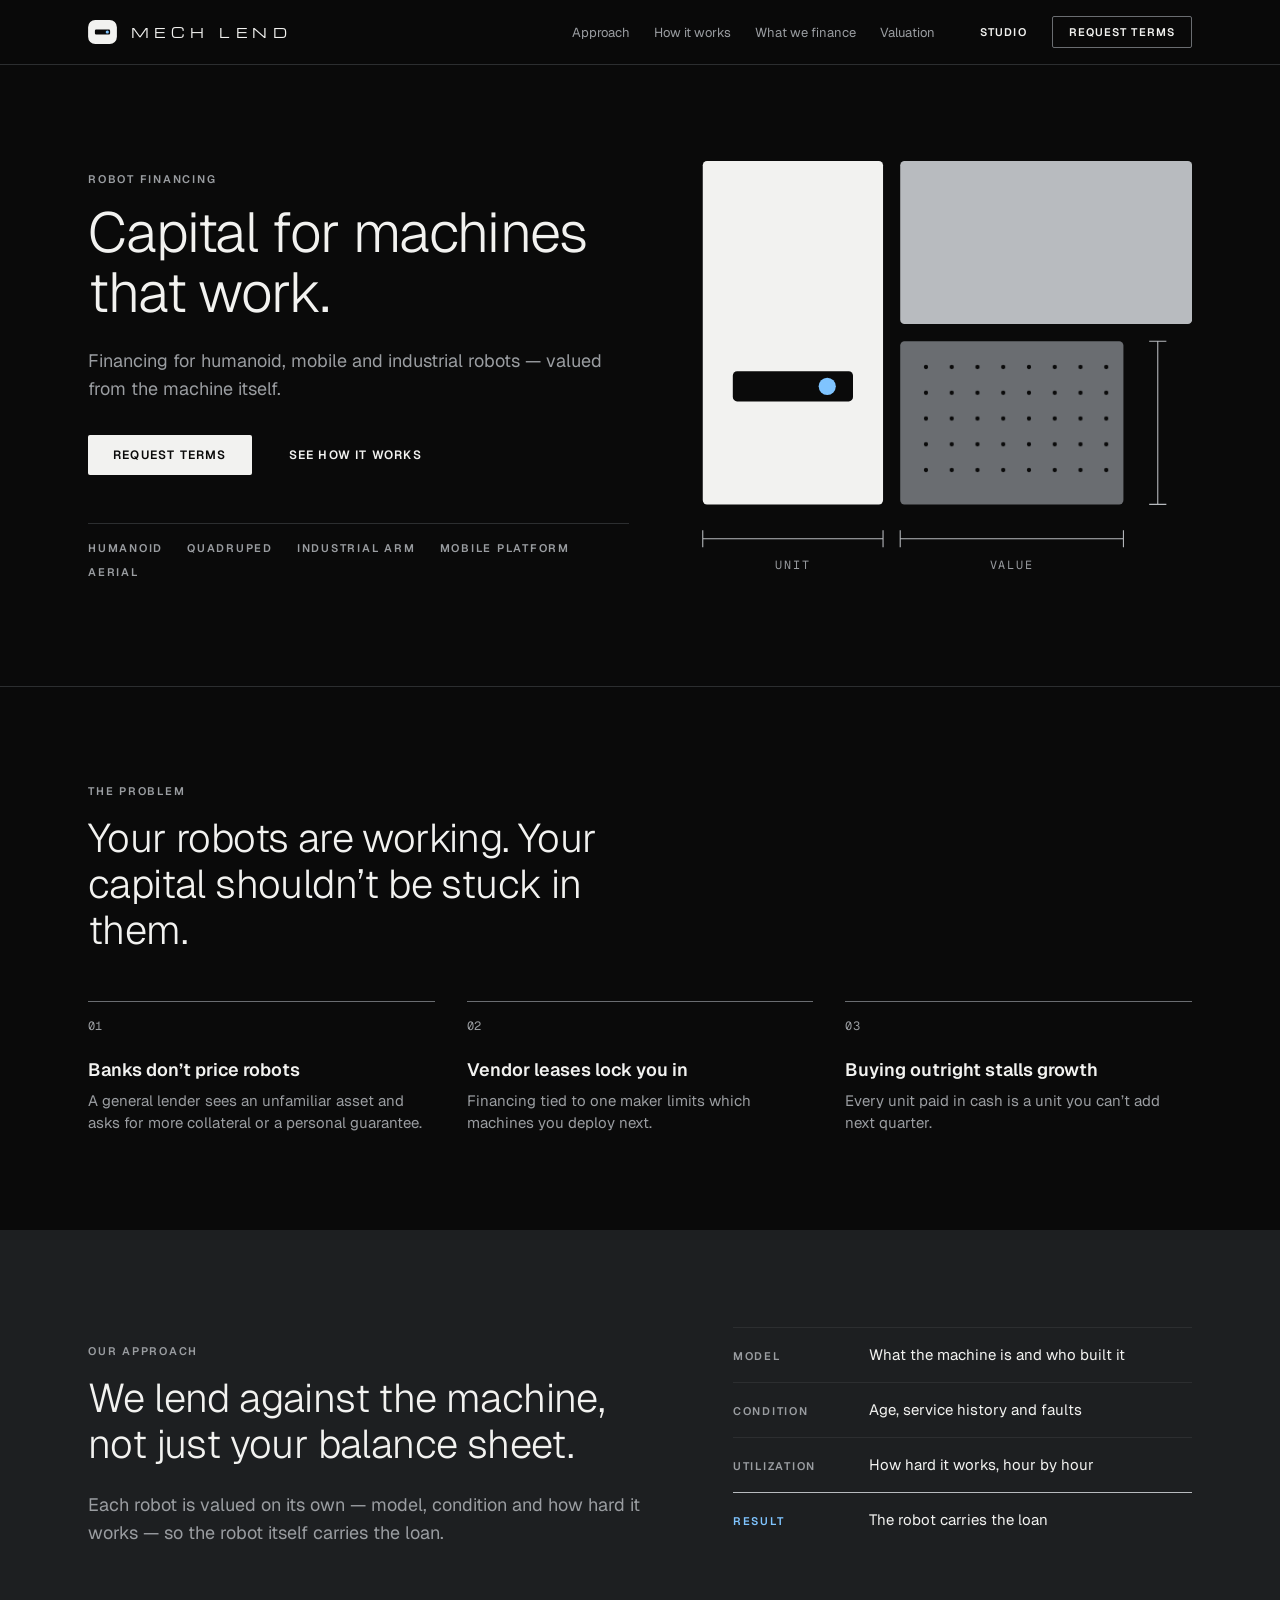
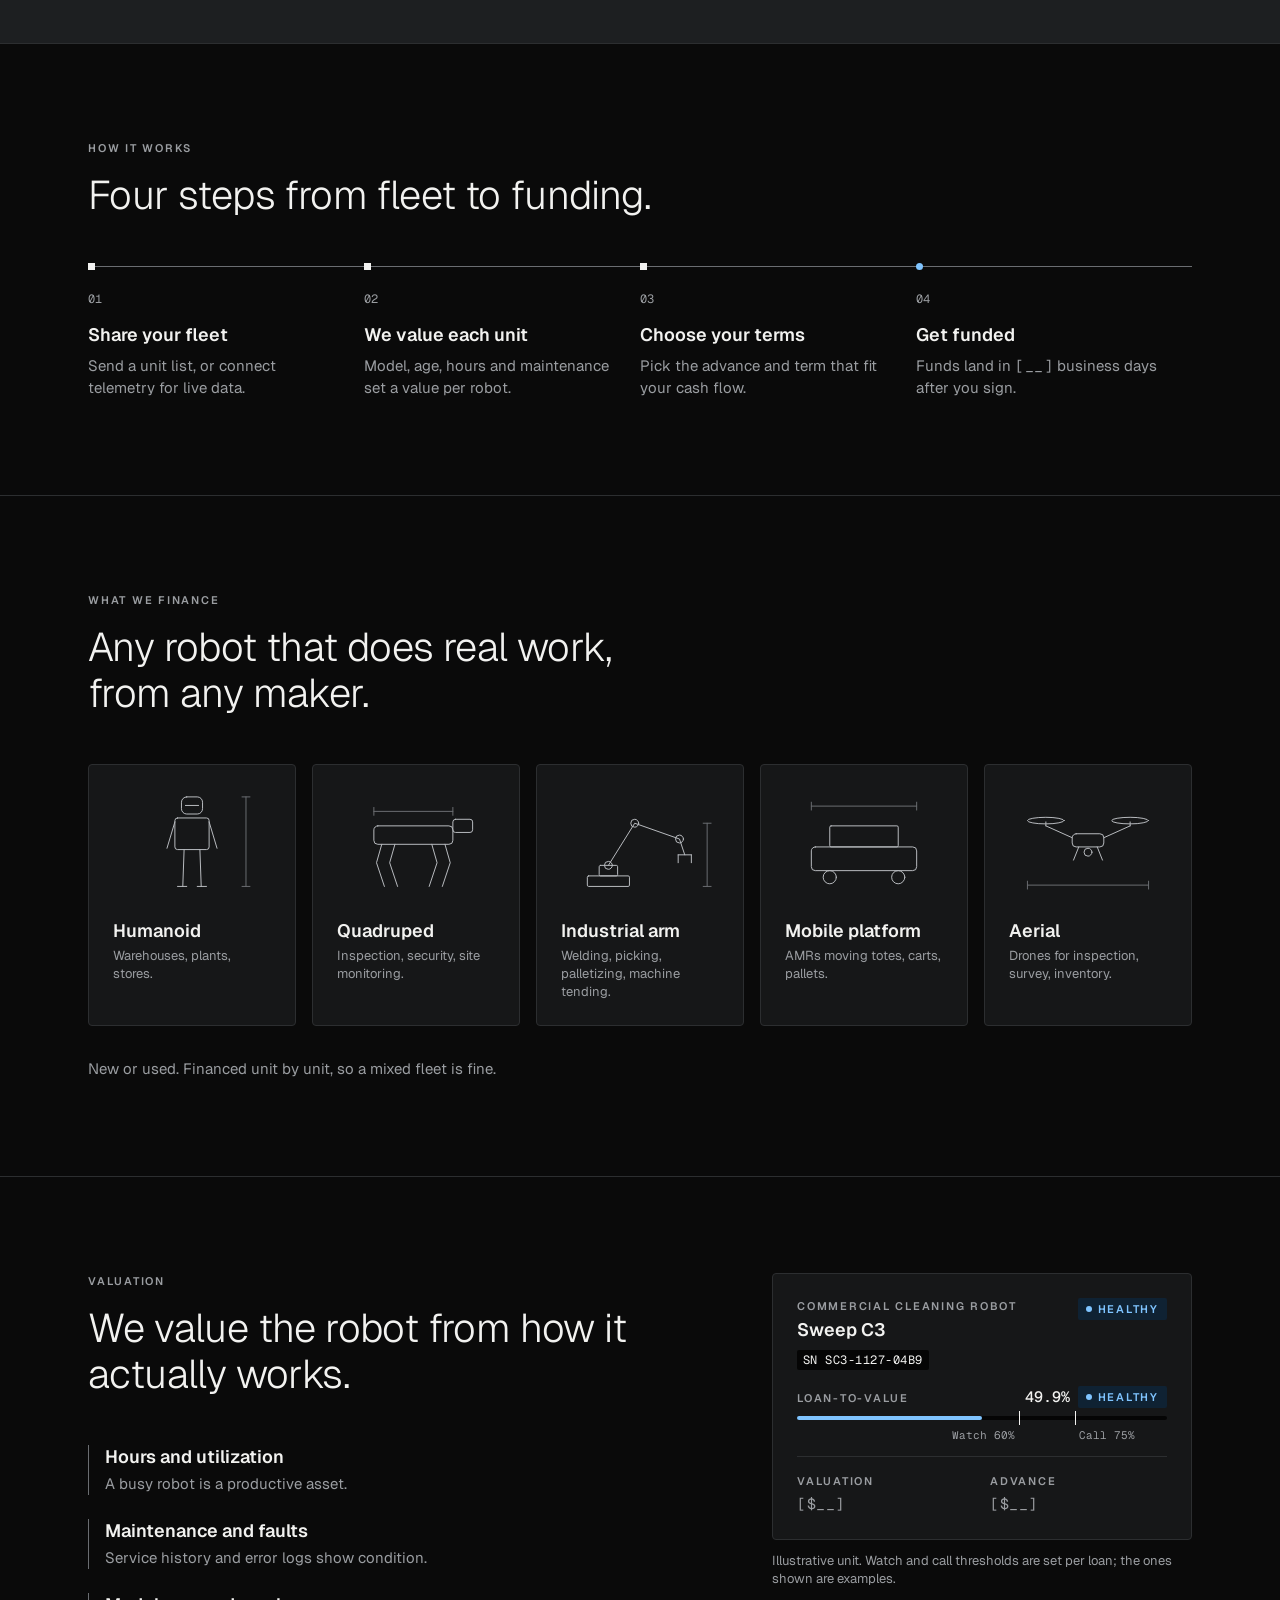
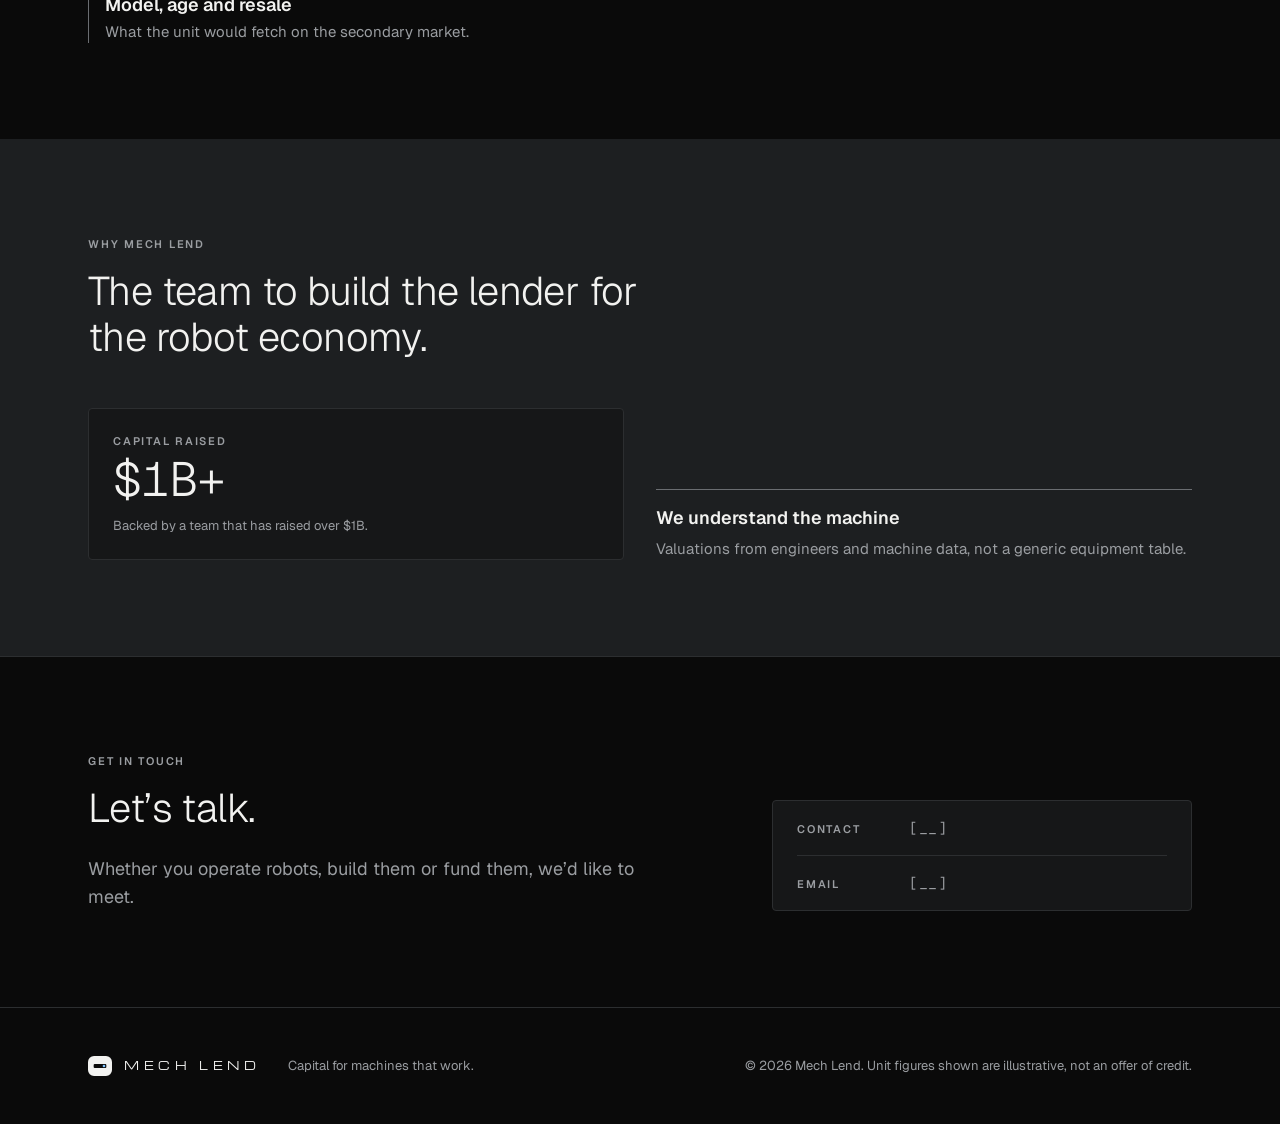
==== commit 79dceba9: "Remove team section; replace with 'backed by a team that has raised over $1B'" ====
--- a/index.html
+++ b/index.html
@@ -12,14 +12,16 @@
 <meta property="og:site_name" content="Mech Lend">
 <meta property="og:title" content="Mech Lend — Capital for machines that work.">
 <meta property="og:description" content="Financing for humanoid, mobile and industrial robots, valued from the machine itself.">
-<meta property="og:image" content="assets/og-image.png">
+<meta name="robots" content="noindex, nofollow">
+<meta property="og:url" content="https://alfred-pennyworth-ai.github.io/mech-lend-website/">
+<meta property="og:image" content="https://alfred-pennyworth-ai.github.io/mech-lend-website/assets/og-image.png">
 <meta property="og:image:width" content="1200">
 <meta property="og:image:height" content="630">
 <meta property="og:image:alt" content="The Mech Lend Visor mark on a black stage.">
 <meta name="twitter:card" content="summary_large_image">
 <meta name="twitter:title" content="Mech Lend — Capital for machines that work.">
 <meta name="twitter:description" content="Financing for humanoid, mobile and industrial robots, valued from the machine itself.">
-<meta name="twitter:image" content="assets/og-image.png">
+<meta name="twitter:image" content="https://alfred-pennyworth-ai.github.io/mech-lend-website/assets/og-image.png">
 
 <link rel="icon" href="favicon.svg" type="image/svg+xml">
 <link rel="apple-touch-icon" href="assets/apple-touch-icon.png">
@@ -55,7 +57,6 @@
         <li><a href="#how-it-works">How it works</a></li>
         <li><a href="#what-we-finance">What we finance</a></li>
         <li><a href="#valuation">Valuation</a></li>
-        <li><a href="#team">Team</a></li>
       </ul>
     </nav>
     <div class="header-actions">
@@ -311,75 +312,22 @@
     </div>
   </section>
 
-  <!-- 9 + 3 · Why Mech Lend / track record -->
+  <!-- 9 · Why Mech Lend -->
   <section class="section band" id="why" aria-labelledby="why-title">
     <div class="wrap">
       <p class="label">Why Mech Lend</p>
       <h2 id="why-title" class="headline">The team to build the lender for the robot economy.</h2>
       <div class="track">
         <div class="ml-stat">
-          <span class="ml-stat-label">DFDV · since April 2025</span>
-          <span class="ml-stat-value">$430M+</span>
-          <span class="ml-stat-note">Raised across convertible notes, equity and preferred stock for a Nasdaq-listed Solana treasury company.</span>
+          <span class="ml-stat-label">Capital raised</span>
+          <span class="ml-stat-value">$1B+</span>
+          <span class="ml-stat-note">Backed by a team that has raised over $1B.</span>
         </div>
-        <div class="ml-stat">
-          <span class="ml-stat-label">Apyx · 2026</span>
-          <span class="ml-stat-value">$400M</span>
-          <span class="ml-stat-note">Debt capital raised in two months.</span>
-        </div>
-      </div>
-      <ol class="grid-3 points">
-        <li>
-          <span class="index">01</span>
-          <h3>We’ve raised at scale</h3>
-          <p>$400M of debt at Apyx in two months, and $430M+ at DFDV.</p>
-        </li>
-        <li>
-          <span class="index">02</span>
-          <h3>Built at Kraken</h3>
-          <p>Risk, operations and markets at one of crypto’s largest exchanges.</p>
-        </li>
-        <li>
-          <span class="index">03</span>
+        <div class="why-point">
           <h3>We understand the machine</h3>
           <p>Valuations from engineers and machine data, not a generic equipment table.</p>
-        </li>
-      </ol>
-    </div>
-  </section>
-
-  <!-- 2 · Team -->
-  <section class="section" id="team" aria-labelledby="team-title">
-    <div class="wrap">
-      <p class="label">Team · all ex-Kraken</p>
-      <h2 id="team-title" class="headline">Five co-founders who built DFDV and Apyx together.</h2>
-      <ul class="people">
-        <li class="person">
-          <h3>Joseph Onorati</h3>
-          <p class="role">CEO and Chairman of DFDV</p>
-          <p>At Kraken 2016–2024, most recently Chief Strategy Officer. Earlier CEO of CaVirtEx, Canada’s first Bitcoin exchange.</p>
-        </li>
-        <li class="person">
-          <h3>Parker White, CFA</h3>
-          <p class="role">Leads Apyx</p>
-          <p>Co-founded DFDV as COO and CIO. Engineering Director at Kraken 2018–2025, after five years in bond trading and portfolio management.</p>
-        </li>
-        <li class="person">
-          <h3>John Han, CFA</h3>
-          <p class="role">CFO and COO of DFDV</p>
-          <p>Led strategic finance at Kraken; VP Finance at Binance. Began in equity research at Goldman Sachs, then invested at Nezu Asia Capital and Driehaus Capital. Director of Product Strategy at Orbital Insights.</p>
-        </li>
-        <li class="person">
-          <h3>Dawson Reid</h3>
-          <p class="role">CTO of Apyx</p>
-          <p>Director of Engineering at Kraken for more than eight years.</p>
-        </li>
-        <li class="person">
-          <h3>Pete Humiston</h3>
-          <p class="role">CMO of DFDV</p>
-          <p>Led DFDV’s research and content before becoming CMO. Previously Head of Research at Kraken, running Kraken Intelligence.</p>
-        </li>
-      </ul>
+        </div>
+      </div>
     </div>
   </section>
 
--- a/css/site.css
+++ b/css/site.css
@@ -126,17 +126,13 @@
 .js .unit .ml-meter-fill { transition: width 900ms cubic-bezier(.2, .7, .2, 1); }
 .js .unit:not(.is-visible) .ml-meter-fill { width: 0 !important; }
 
-/* Track record */
-.track { display: grid; grid-template-columns: repeat(2, minmax(0, 1fr)); gap: var(--space-8); margin-top: var(--space-12); }
+/* Why Mech Lend */
+.track { display: grid; grid-template-columns: repeat(2, minmax(0, 1fr)); gap: var(--space-8); margin-top: var(--space-12); align-items: end; }
 .track .ml-stat { padding: var(--space-6); background: var(--surface-raised); border: 1px solid var(--line); border-radius: var(--radius-md); }
 .track .ml-stat-value { font-size: 48px; line-height: 52px; font-weight: 300; }
 .track .ml-stat-note { max-width: 44ch; margin-top: var(--space-2); }
-
-/* Team */
-.people { display: grid; grid-template-columns: repeat(3, minmax(0, 1fr)); gap: var(--space-6); margin-top: var(--space-12); }
-.person { padding: var(--space-6); background: var(--surface-raised); border: 1px solid var(--line); border-radius: var(--radius-md); box-shadow: var(--shadow-1); }
-.person .role { margin: var(--space-1) 0 var(--space-4); font-size: 11px; line-height: 16px; font-weight: 600; letter-spacing: .16em; text-transform: uppercase; color: var(--ink-muted); }
-.person p:last-child { font-size: 13px; line-height: 20px; color: var(--ink-muted); }
+.why-point { padding-top: var(--space-4); border-top: 1px solid var(--line-strong); }
+.why-point p { margin-top: var(--space-2); color: var(--ink-muted); }
 
 /* Contact */
 .contact-grid { display: grid; grid-template-columns: minmax(0, 1fr) minmax(0, 420px); gap: var(--space-12); align-items: end; }
@@ -166,7 +162,6 @@
   .site-nav { display: none; }
   .header-actions { margin-left: auto; }
   .classes { grid-template-columns: repeat(3, minmax(0, 1fr)); }
-  .people { grid-template-columns: repeat(2, minmax(0, 1fr)); }
   .steps { grid-template-columns: repeat(2, minmax(0, 1fr)); row-gap: var(--space-8); }
 }
 @media (max-width: 880px) {
@@ -184,7 +179,7 @@
   .lede { font-size: 15px; line-height: 22px; }
   .header-row { gap: var(--space-3); }
   .header-actions .ml-btn-secondary { display: none; }
-  .classes, .people, .steps { grid-template-columns: 1fr; }
+  .classes, .steps { grid-template-columns: 1fr; }
   .class-card { display: grid; grid-template-columns: 96px 1fr; gap: 0 var(--space-4); align-items: center; padding: var(--space-4); }
   .class-card .spec { grid-row: span 2; margin: 0; }
   .class-card h3 { align-self: end; }
